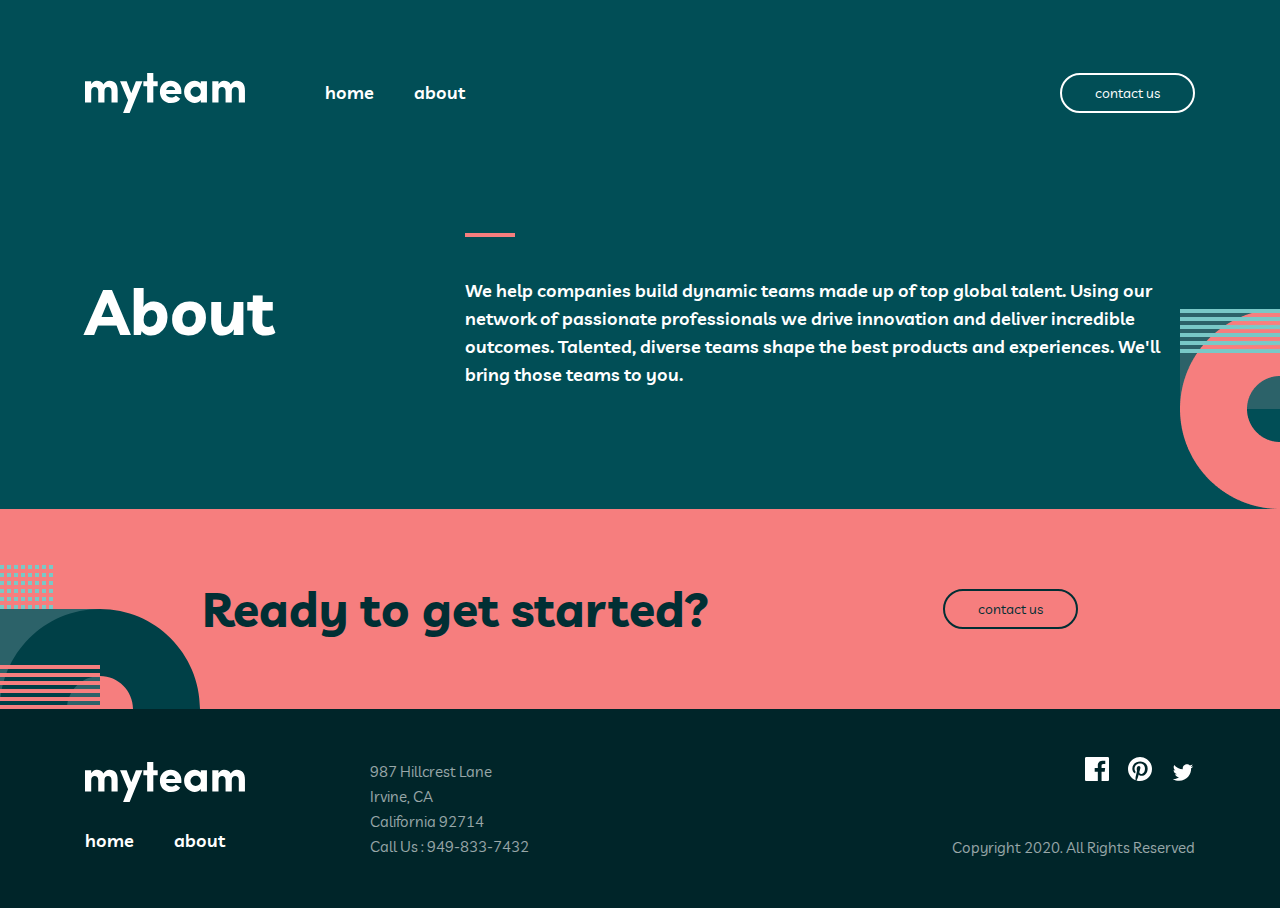
==== about.html @ 2c7a91a7 "Add new new about file" ====
<!DOCTYPE html>
<html lang="en">

<head>
  <meta charset="UTF-8">
  <meta http-equiv="X-UA-Compatible" content="IE=edge">
  <meta name="viewport" content="width=device-width, initial-scale=1.0">
  <link rel="stylesheet" href="./css/normalize.css">
  <link rel="stylesheet" href="./css/main.css">
  <title>Myteam</title>
</head>

<body>
  <h1 class="visually-hidden">My team site</h1>
  <!-- HEADER -->
  <header class="site-header">
    <div class="container">
      <div class="header">
        <div class="header-left">
          <a class="logo-link" href="index.html">
            <svg class="logo-img" width="160" height="40" viewBox="0 0 160 40" fill="none"
              xmlns="http://www.w3.org/2000/svg">
              <path id="myteam" fill-rule="evenodd" clip-rule="evenodd"
                d="M68.3174 29.5312V13.2143H72.6997V8.19196H68.3174V0H62.1474V8.19196H58.3538V13.2143H62.1474V29.5312H68.3174ZM6.21366 18.2366V29.5312H0V8.19196H6.21366V11.2946C6.72238 10.1935 7.44913 9.32292 8.3939 8.68304C9.41134 8.07292 10.5015 7.76786 11.6642 7.76786C14.9637 7.76786 17.1948 9.01786 18.3576 11.5179C19.8837 8.9881 21.9549 7.72321 24.5712 7.72321C27.1875 7.72321 29.186 8.56399 30.5669 10.2455C31.9477 11.9271 32.6381 14.3155 32.6381 17.4107V29.5312H26.4898V18.1473C26.4898 16.8378 26.1773 15.8036 25.5523 15.0446C24.8983 14.2857 24.0407 13.9062 22.9797 13.9062C21.9186 13.9062 21.0683 14.2634 20.4288 14.9777C19.7892 15.692 19.4695 16.7783 19.4695 18.2366V29.5312H13.2558V18.0134C13.1977 16.7336 12.8561 15.7292 12.2311 15C11.5916 14.2708 10.7631 13.9062 9.74564 13.9062C8.7282 13.9062 7.88517 14.256 7.21657 14.9554C6.54797 15.6548 6.21366 16.7485 6.21366 18.2366ZM57.4981 8.19196L44.6347 40H38.0722L43.0868 27.3438L35.0417 8.19196H41.6478L46.2481 20.2902L50.892 8.19196H57.4981ZM95.2923 25.6473C93.3591 28.5491 90.1833 29.9926 85.7646 29.9777C82.6978 29.9777 80.1106 28.9435 78.003 26.875C75.9245 24.7768 74.8853 22.0833 74.8853 18.7946C74.8853 15.506 75.9245 12.8348 78.003 10.7812C80.0815 8.72768 82.6542 7.70833 85.721 7.72321C88.7879 7.72321 91.3388 8.76488 93.3737 10.8482C95.4085 12.9315 96.4333 15.6399 96.4478 18.9732C96.4478 19.003 96.4187 19.6577 96.3606 20.9375H81.0771C81.1934 22.0685 81.7603 22.9464 82.7777 23.5714C83.7952 24.1964 84.9434 24.5089 86.2225 24.5089C88.2138 24.5089 89.7327 23.8393 90.7792 22.5L95.2923 25.6473ZM90.1905 16.9643H81.1644C81.3969 15.8036 81.9783 14.8958 82.9085 14.2411C83.8097 13.5863 84.7835 13.2738 85.83 13.3036C86.8766 13.3333 87.8286 13.6607 88.6862 14.2857C89.5437 14.9107 90.0452 15.8036 90.1905 16.9643ZM113.088 29.2188C111.911 29.7247 110.785 29.9628 109.709 29.933C106.846 29.933 104.36 28.9062 102.253 26.8527C100.145 24.7991 99.0912 22.128 99.0912 18.8393C99.0912 15.5506 100.181 12.8795 102.362 10.8259C104.542 8.77232 106.991 7.7381 109.709 7.72321C110.814 7.72321 111.947 7.96875 113.11 8.45982C114.273 8.95089 115.167 9.6503 115.792 10.558V8.19196H121.94V29.5312H115.792V27.0982C115.167 28.006 114.266 28.7128 113.088 29.2188ZM110.712 23.9062C109.302 23.9062 108.088 23.4301 107.071 22.4777C106.024 21.5253 105.501 20.3199 105.501 18.8616C105.501 17.4182 106.024 16.2054 107.071 15.2232C108.205 14.256 109.447 13.7723 110.799 13.7723C112.151 13.7723 113.321 14.2485 114.309 15.2009C115.298 16.1533 115.792 17.3735 115.792 18.8616C115.792 20.3497 115.298 21.5625 114.309 22.5C113.321 23.4375 112.122 23.9062 110.712 23.9062ZM133.522 18.2366V29.5312H127.309V8.19196H133.522V11.2946C134.031 10.1935 134.758 9.32292 135.703 8.68304C136.72 8.07292 137.81 7.76786 138.973 7.76786C142.272 7.76786 144.504 9.01786 145.666 11.5179C147.193 8.9881 149.264 7.72321 151.88 7.72321C154.496 7.72321 156.495 8.56399 157.876 10.2455C159.256 11.9271 159.947 14.3155 159.947 17.4107V29.5312H153.799V18.1473C153.799 16.8378 153.486 15.8036 152.861 15.0446C152.207 14.2857 151.35 13.9062 150.288 13.9062C149.227 13.9062 148.377 14.2634 147.738 14.9777C147.098 15.692 146.778 16.7783 146.778 18.2366V29.5312H140.565V18.0134C140.506 16.7336 140.165 15.7292 139.54 15C138.9 14.2708 138.072 13.9062 137.054 13.9062C136.037 13.9062 135.194 14.256 134.525 14.9554C133.857 15.6548 133.522 16.7485 133.522 18.2366Z"
                fill="white" />
            </svg>

          </a>
          <nav class="nav-bar">
            <ul class="nav-bar-list">
              <li class="nav-bar-items">
                <a class="navbar-link" href="index.html">home</a>
              </li>
              <li class="nav-bar-items">
                <a class="navbar-link" href="about.html">about</a>
              </li>
            </ul>
          </nav>

        </div>
        <a class="contakt-us" href="#link">contact us</a>
        <button class="humburger" type="button">
          <img src="./img/hampurger.png" alt="hampurger" width="20" height="17">
        </button>
      </div>
    </div>
  </header>
  <!-- MAIN -->
  <main class="site-main">
    <section class="about-section">
      <div class="container">
        <div class="about">
          <div class="about__title">
            <h2>About</h2>
          </div>
          <div class="about__text">
            <span class="about-text-span"></span>
            <p class="about__text-p">
              We help companies build dynamic teams made up of top global talent. Using our network of passionate
              professionals we drive innovation and deliver incredible outcomes. Talented, diverse teams shape the best
              products and experiences. We'll bring those teams to you.
            </p>
          </div>
        </div>
      </div>
    </section>

    <section class="section-forth">
      <div class="container">
        <div class="get-start">
          <h6 class="get-start-title">Ready to get started?</h6>
          <a class="contakt-us contakt-us-2" href="#link">contact us</a>
        </div>
      </div>
    </section>
  </main>

  <!-- FOOTER -->
  <footer class="site-footer">
    <div class="container">
      <div class="footer">
        <div class="footer-left">
          <div class="footer-menu">
            <a href="index.html"><img class="logo-footer" src="./img/myteam.svg" alt="myteam" width="160"
                height="40"></a>
            <ul class="footer-menu-list">
              <li class="footer-menu-items">
                <a class="navbar-link" href="index.html">home</a>
              </li>
              <li class="footer-menu-items">
                <a class="navbar-link" href="about.html">about</a>
              </li>
            </ul>
          </div>
          <div class="footer-address">
            <p>987 Hillcrest Lane</p>
            <p>Irvine, CA</p>
            <p>California 92714</p>
            <a href="tel:949-833-7432">Call Us : 949-833-7432</a>
          </div>
        </div>
        <div class="footer-right">
          <div class="icon-links">
            <a href="https://www.facebook.com/" target="blank"><img src="./img/facebook.svg" alt="facebook" width="24"
                height="24"></a>
            <a href="https://www.pinterest.com/" target="blank"><img src="./img/pinterest.svg" alt="pinterest"
                width="24" height="24"></a>
            <a href="https://twitter.com/?lang=ru" target="blank"><img src="./img/twitter.svg" alt="twitter" width="24"
                height="17"></a>
          </div>
          <p class="footer-right-text">Copyright 2020. All Rights Reserved</p>
        </div>
      </div>
    </div>
  </footer>
</body>

</html>
---- css/main.css ----
@font-face {
  font-family: 'Livvic';
  font-style: normal;
  font-weight: 200;
  src:
    url('../fonts/livvic-v13-latin-200.woff2') format('woff2'),
    url('../fonts/livvic-v13-latin-200.woff') format('woff');
}

@font-face {
  font-family: 'Livvic';
  font-style: normal;
  font-weight: 300;
  src:
    url('../fonts/livvic-v13-latin-300.woff2') format('woff2'),
    url('../fonts/livvic-v13-latin-300.woff') format('woff');
}

@font-face {
  font-family: 'Livvic';
  font-style: normal;
  font-weight: 400;
  src:
    url('../fonts/livvic-v13-latin-regular.woff2') format('woff2'),
    url('../fonts/livvic-v13-latin-regular.woff') format('woff');
}

@font-face {
  font-family: 'Livvic';
  font-style: normal;
  font-weight: 500;
  src:
    url('../fonts/livvic-v13-latin-500.woff2') format('woff2'),
    url('../fonts/livvic-v13-latin-500.woff') format('woff');
}

@font-face {
  font-family: 'Livvic';
  font-style: normal;
  font-weight: 600;
  src:
    url('../fonts/livvic-v13-latin-600.woff2') format('woff2'),
    url('../fonts/livvic-v13-latin-600.woff') format('woff');
}

@font-face {
  font-family: 'Livvic';
  font-style: normal;
  font-weight: 700;
  src:
    url('../fonts/livvic-v13-latin-700.woff2') format('woff2'),
    url('../fonts/livvic-v13-latin-700.woff') format('woff');
}

* {
  box-sizing: border-box;
  margin: 0;
  padding: 0;
  list-style: none;
  text-decoration: none;
  background-color: transparent;
  border: none;
  transition: all 0.4s ease;
}

body {

  font-family: 'Livvic', sans-serif;
  font-size: 14px;
  font-weight: normal;
  font-style: normal;
  color: #ffffff;
}

.visually-hidden {
  position: absolute;
  width: 1px;
  height: 1px;
  margin: -1px;
  padding: 0;
  overflow: hidden;
  border: 0;
  clip: rect(0 0 0 0);
}

.container {
  max-width: 1150px;
  margin: 0 auto;
  padding: 0 20px;
}

.site-header {
  background-color: #014E56;
  padding: 73px 0;
}

.header {
  display: flex;
  align-items: center;
  justify-content: space-between;
}

.header-left {
  display: flex;
  align-items: center;
}

.logo-link {
  display: inline-block;
}

.logo-img {
  width: 160px;
  height: 40px;
  display: block;
}

path {
  transition: fill 0.3s ease;
}

.logo-img:hover path {
  fill: #f67e7e;
}

.nav-bar {
  margin-left: 80px;
}

.nav-bar-list {
  display: flex;
  align-items: center;
}

.nav-bar-items+.nav-bar-items {
  margin-left: 40px;
}

.navbar-link {
  font-style: normal;
  font-weight: 600;
  font-size: 18px;
  line-height: 28px;
  color: #FFFFFF;
  transition: color 0.3s ease;
}

.navbar-link:hover {
  color: #F67E7E;
}

.navbar-link:active {
  color: #ff4545;
}

.contakt-us {
  display: inline-block;
  padding: 10px 33px;
  border-radius: 24px;
  border: 2px solid white;
  color: #ffffff;
  transition: color 0.3s ease, background-color 0.3s ease;
}

.contakt-us:hover {
  color: #002529;
  background-color: #fff;
}

.humburger {
  display: none;
  cursor: pointer;
  transition: all 0.3s ease;

}

.humburger:hover {
  background-color: #156871;
}

.humburger img {
  width: 20px;
  height: 17px;
}

.section-first {
  background-image: url("../img/bg-img-2.png");
  background-repeat: no-repeat;
  background-position: 0 50px;
  background-color: #014E56;
}

.best-talant {
  padding-top: 56px;
  padding-bottom: 250px;
  background-image: url("../img/bg-img-1.png");
  background-repeat: no-repeat;
  background-position: right bottom;
  display: flex;
  align-items: center;
  justify-content: space-between;
}

.best-talant-title {
  max-width: 635px;
}

.best-talant-title h2 {
  font-style: normal;
  font-weight: 700;
  font-size: 100px;
  line-height: 100px;
  color: #FFFFFF;
}


.best-talant-text-span {
  display: inline-block;
  width: 50px;
  height: 4px;
  background-color: #79C8C7;
  margin-bottom: 79px;
}

.best-talant-text {
  max-width: 445px;
}

.best-talant-text p {
  font-style: normal;
  font-weight: 600;
  font-size: 18px;
  line-height: 28px;
}

.section-second {
  background-image: url("../img/bg-img-3.png");
  background-repeat: no-repeat;
  background-position: right bottom;
  padding-top: 140px;
  padding-bottom: 140px;
  background-color: #012F34;
}

.product {
  display: flex;
  justify-content: space-between;

}

.product-title-span {
  background-color: #F67E7E;
  margin: 0;
  margin-bottom: 54px;
}

.ptroduct-title {
  max-width: 445px;
}

.ptroduct-title h3 {
  font-style: normal;
  font-weight: 700;
  font-size: 48px;
  line-height: 48px;
}

.product-content {
  margin-top: 54px;
}

.product-items {
  display: flex;
}

.product-items+.product-items {
  margin-top: 32px;
}

.product-items-content {
  max-width: 445px;
  margin-left: 23px;
}

.product-items-content h4 {
  font-style: normal;
  font-weight: 700;
  font-size: 18px;
  line-height: 28px;
  color: #F67E7E;
  margin-bottom: 16px;

}

.product-items-content p {
  font-style: normal;
  font-weight: 600;
  font-size: 15px;
  line-height: 25px;
  color: #FFFFFF;
  mix-blend-mode: normal;
  opacity: 0.8;
}

.section-third {
  background-image: url("../img/bg-img-4.png"), url("../img/bg-img-5.png");
  background-repeat: no-repeat, no-repeat;
  background-position: left top, right bottom;
  background-color: #004047;
  padding: 140px 0;
}

.stories-title {
  max-width: 932px;
  margin: 0 auto;

}

.stories-title h5 {
  font-style: normal;
  font-weight: 700;
  font-size: 48px;
  line-height: 48px;
  text-align: center;
}

.stories-list {
  display: flex;
  align-items: center;
  justify-content: space-between;
}

.stories-items {
  padding-top: 92px;
  background-image: url("../img/bg-img-itempng.svg");
  background-repeat: no-repeat;
  background-position: center 50px;
  max-width: 350px;
}

.stories-items-text-1 {
  font-weight: 600;
  font-size: 15px;
  line-height: 25px;
  text-align: center;
  margin-bottom: 24px;
}

.title-name {
  font-weight: 700;
  font-size: 18px;
  line-height: 28px;
  text-align: center;
  color: #79C8C7;
  margin-bottom: 2px;

}

.stories-items-text-2 {
  font-weight: 500;
  font-size: 13px;
  line-height: 18px;
  text-align: center;
  margin-bottom: 32px;
}

.avatar {
  display: block;
  width: 62px;
  height: 62px;
  margin: 0 auto;
}

.section-forth {
  background-image: url("../img/bg-img-get-start.svg");
  background-repeat: no-repeat;
  background-position: left bottom;
  padding: 76px 0;
  background-color: #F67E7E;

}

.get-start {
  display: flex;
  align-items: center;
  justify-content: space-around;
}

.get-start-title {
  font-weight: 700;
  font-size: 48px;
  line-height: 48px;
  color: #012F34;

}

.contakt-us-2 {
  color: #012F34;
  border: 2px solid #012F34;
  transition: all 0.3s ease;
}

.contakt-us-2:hover {
  color: white;
  background-color: #012F34;
}

.contakt-us-2:active {
  background-color: #012f34bc;
}

.site-footer {
  background-color: #002529;
  padding: 48px 0;
}

.footer {
  display: flex;
  align-items: center;
  justify-content: space-between;
}

.footer-left {
  display: flex;
  align-items: center;

}

.logo-footer {
  display: block;
  width: 160px;
  height: 40px;
}

.footer-menu-list {
  margin-top: 25px;
  display: flex;
}

.footer-menu-items+.footer-menu-items {
  margin-left: 40px;
}

.footer-address {
  mix-blend-mode: normal;
  opacity: 0.6;
  margin-left: 125px;
}

.footer-address p {
  font-weight: 400;
  font-size: 15px;
  line-height: 25px;
  color: #FFFFFF;
}

.footer-address a {
  font-weight: 400;
  font-size: 15px;
  line-height: 25px;
  color: #FFFFFF;
}

.footer-right {
  display: flex;
  flex-direction: column;
  align-items: flex-end;
}

.icon-links a+a {
  margin-left: 16px;
}

.footer-right-text {
  font-size: 15px;
  line-height: 25px;
  text-align: right;
  color: #FFFFFF;
  mix-blend-mode: normal;
  opacity: 0.6;
  margin-top: 51px;
}

.about-section {
  background-color: #014E56;
  padding-top: 47px;
  padding-bottom: 120px;
  background-image: url("../img/bg-img-6.png");
  background-repeat: no-repeat;
  background-position: right bottom;
}

.about {
  display: flex;
  justify-content: space-between;
  align-items: center;
}

.about__title {
  max-width: 350px;
}

.about__title h2 {
  font-size: 64px;
  line-height: 100px;
  color: #FFFFFF;
}

.about-text-span {
  display: block;
  width: 50px;
  height: 4px;
  background-color: #F67E7E;
  margin-bottom: 40px;
}

.about__text {
  max-width: 730px;
}

.about__text-p {
  font-weight: 600;
  font-size: 18px;
  line-height: 28px;
  color: #FFFFFF;
}

@media only screen and (max-width:1057px) {
  .section-first {
    background-image: none;
  }

  .best-talant-title {
    max-width: 635px;
    margin-bottom: 24px;
  }



  .best-talant-text-span {
    display: none;
  }

  .best-talant {
    padding-top: 56px;
    padding-bottom: 258px;
    background-repeat: no-repeat;
    background-position: center bottom;
    display: flex;
    flex-direction: column;
    text-align: center;
  }

  .product {
    width: 100%;
    align-items: center;
    flex-direction: column;


  }

  .product-title-span {
    display: block;
    margin-bottom: 32px;
  }

  .ptroduct-title {
    margin-bottom: 64px;
  }

  .stories-list {
    flex-direction: column;
  }

  .stories-items {
    padding-top: 82px;
    max-width: 550px;
  }

  .stories-title {
    max-width: 573px;
  }

  .stories-title h5 {
    font-size: 32px;
    line-height: 32px;

  }


  .get-start-title {
    text-align: center;
    font-size: 32px;
    line-height: 32px;
  }

  .contakt-us-2 {
    display: block;
  }
}

@media only screen and (max-width:1000px) {
  .about-section {
    padding-top: 37px;
    padding-bottom: 100px;
  }

  .about {
    flex-direction: column;
  }



  .about-text-span {
    display: none;
    margin: 0;
  }

  .about__text {
    width: 100%;
  }

  .about__text-p {
    font-size: 15px;
    text-align: center;
  }
}

@media only screen and (max-width:781px) {
  .footer {
    flex-direction: column;
  }


  .footer-left {
    width: 100%;
    align-items: flex-start;
    justify-content: space-between;
  }

  .logo-footer {
    width: 95px;
    height: 24px;
  }

  .footer-menu-items+.footer-menu-items {
    margin-left: 24px;
  }

  .footer-address {
    margin: 0;
  }

  .footer-right {
    width: 100%;
    flex-direction: row;
    justify-content: space-between;
  }

}

@media only screen and (max-width:689px) {
  .site-header {
    padding: 64px 0;
  }

  .logo-img {
    width: 128px;
    height: 32px;
  }

  .nav-bar {
    margin-left: 48px;
  }

  .section-first {
    background-image: none;
  }

  .best-talant {
    background-repeat: no-repeat;
    background-position: center bottom;
  }

  .best-talant-title {
    width: 100%;
  }

  .best-talant-title h2 {
    font-weight: 700;
    font-size: 64px;
    line-height: 56px;
  }

  .best-talant-text {
    max-width: 457px;
  }

  .best-talant-text p {
    font-style: 600;
    font-weight: 600;
    font-size: 15px;
    line-height: 28px;
  }

  .section-second {
    background-position: right top;

  }

  .ptroduct-title h3 {
    font-weight: 700;
    font-size: 32px;
    line-height: 32px;
  }

  .contakt-us-2 {
    display: block;
  }

  .get-start {
    flex-direction: column;
  }

  .get-start-title {
    text-align: center;
    margin-bottom: 24px;
  }
}

@media only screen and (max-width:560px) {
  .site-header {
    padding: 48px 0;
  }

  .humburger {
    display: block;
  }

  .contakt-us {
    display: none;
  }

  .nav-bar {
    display: none;
  }

  .best-talant-title {
    margin-bottom: 18px;
  }

  .best-talant-title h2 {
    font-weight: 700;
    font-size: 40px;
    line-height: 40px;
  }

  .best-talant-text {
    max-width: 327px;
  }

  .best-talant-text p {
    font-style: 600;
    font-weight: 600;
    font-size: 15px;
    line-height: 28px;
  }

  .best-talant {
    background-position: cover 450px;
  }

  .product {
    align-items: flex-start;
  }

  .ptroduct-title {
    margin-bottom: 56px;
  }

  .ptroduct-title h3 {
    max-width: 240px;
  }

  .product-items {
    flex-direction: column;
    align-items: center;
    text-align: center;
  }

  .product-items-content {
    margin-top: 16px;
  }

  .contakt-us-2 {
    display: block;
  }

  .about__title h2 {
    font-size: 40px;
  }

  .about-section {
    background-position: right 300px;
  }

}

@media only screen and (max-width:444px) {

  .footer-left {
    width: 100%;
    flex-direction: column;
    align-items: center;
    text-align: center;
  }

  .logo-footer {
    margin: 0 auto;
  }

  .footer-menu {
    margin-bottom: 24px;
  }

  .logo-footer {
    width: 95px;
    height: 24px;
  }

  .footer-right {
    margin-top: 40px;
    flex-direction: column;
    align-items: center;
  }

  .footer-right-text {
    margin-top: 16px;
  }
}
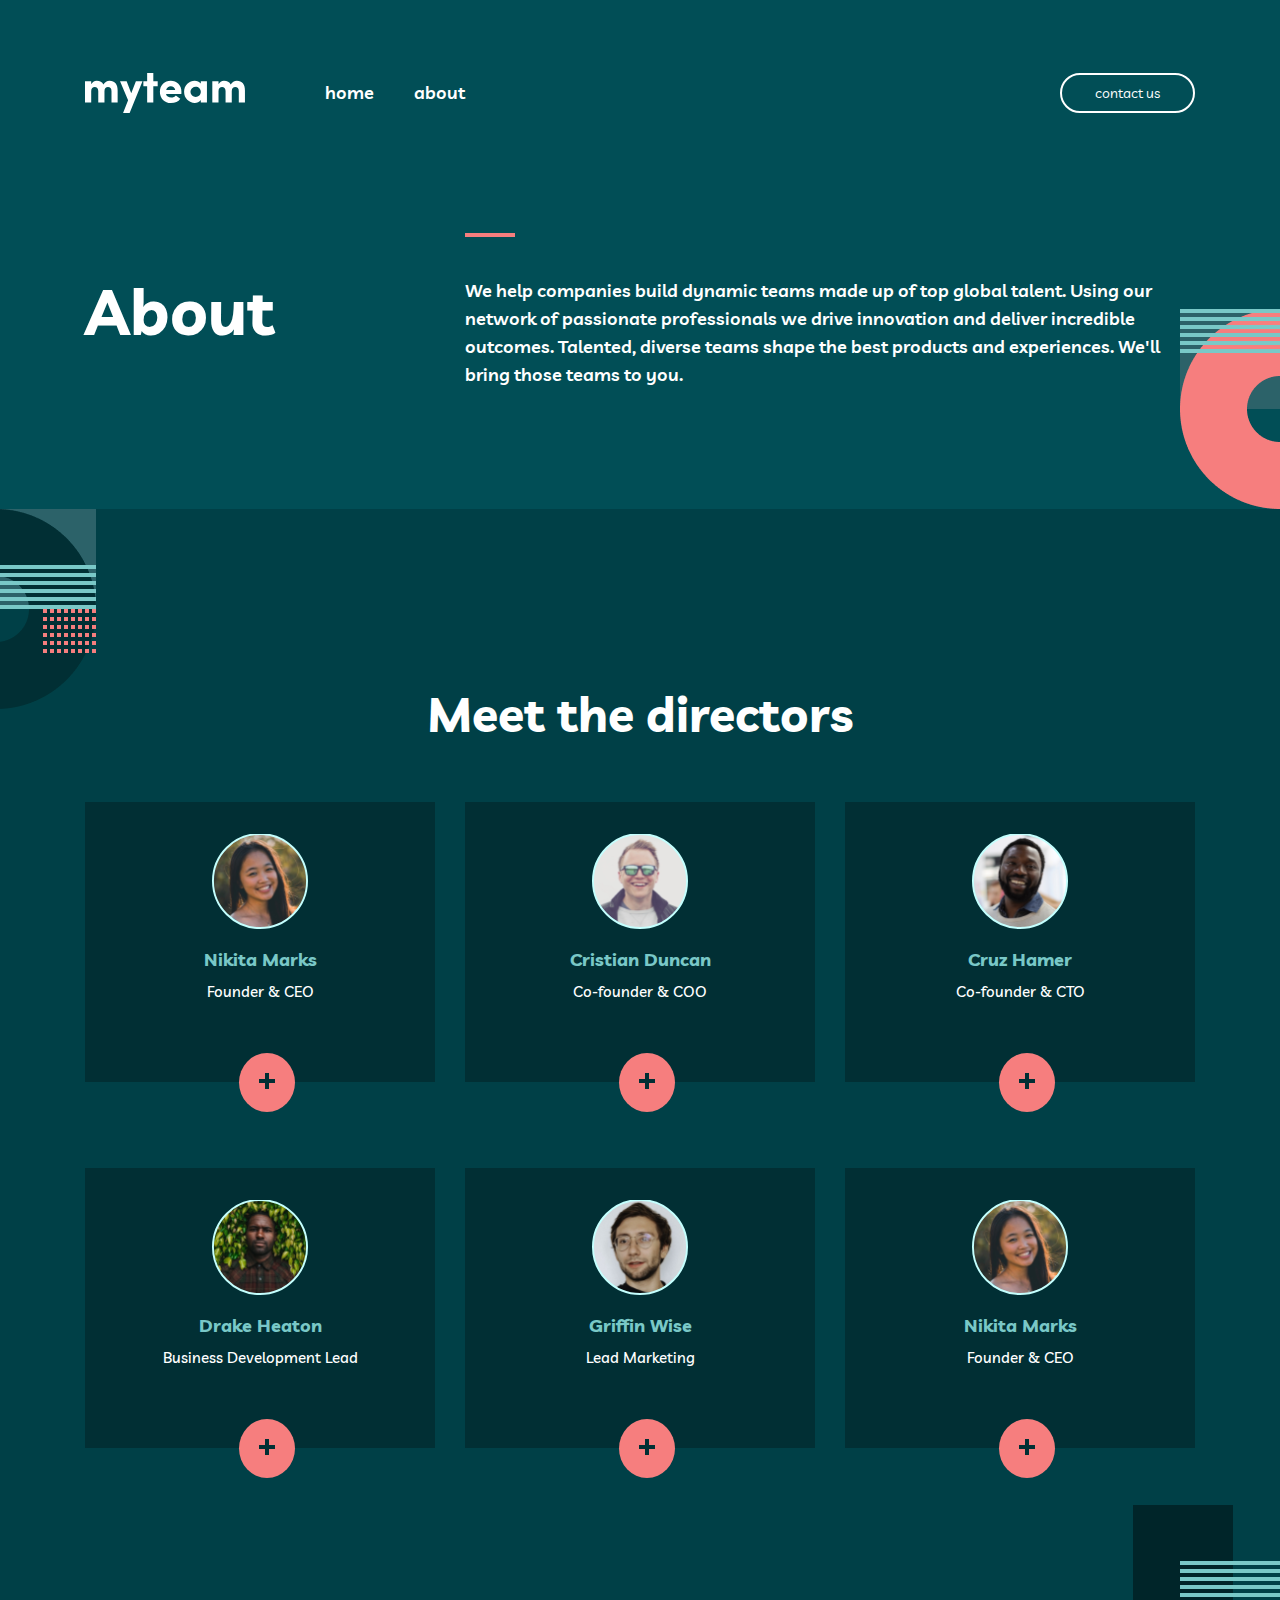
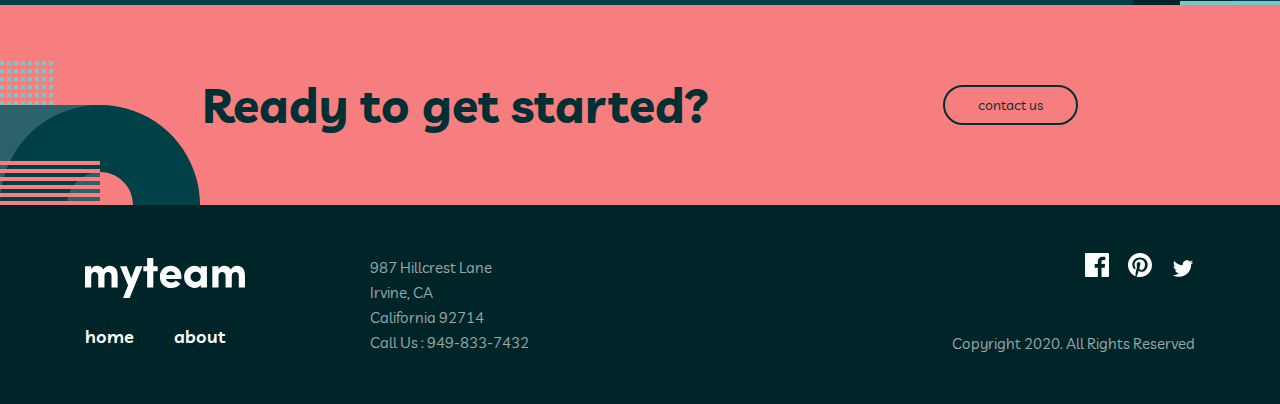
==== commit 27a627af: "Add new section directors" ====
--- a/about.html
+++ b/about.html
@@ -65,6 +65,154 @@
       </div>
     </section>
 
+    <section class="directors-section">
+      <div class="container">
+        <div class="directors">
+          <h3 class="directors__title">Meet the directors</h3>
+          <ul class="directors__list">
+            <li class="directors__items">
+              <button class="directors__item--button" type="button"><img class="" src="./img/plus-button.svg"
+                  alt="plus-button" width="16px" height="16"></button>
+              <div class="directors__items--content">
+                <div class="content-left">
+                  <img class="directors__avatar" src="./img/avatar-director-1.svg" alt="avatar-director-1" width="96"
+                    height="96">
+                  <p class="content-left__name">Nikita Marks</p>
+                  <p class="content-left__job">Founder & CEO</p>
+                </div>
+                <div class="content-right">
+                  <p class="content-left__name">Nikita Marks</p>
+                  <blockquote class="content-right__quote">“Empowered teams create truly amazing products. Set the north
+                    star and let them follow it.”</blockquote>
+                  <div class="content-right__icons">
+                    <a href="https://twitter.com/?lang=ru" target="blank"><img src="./img/twitter.svg" alt="twitter"
+                        width="24" height="19.5"></a>
+                    <a href="https://www.linkedin.com/" target="blank"><img src="./img/inn.svg" alt="inn" width="20"
+                        height="20"></a>
+                  </div>
+                </div>
+              </div>
+            </li>
+            <li class="directors__items">
+              <button class="directors__item--button" type="button"><img class="" src="./img/plus-button.svg"
+                  alt="plus-button" width="16px" height="16"></button>
+              <div class="directors__items--content">
+                <div class="content-left">
+                  <img class="directors__avatar" src="./img/avatar-director-2.svg" alt="avatar-director-1" width="96"
+                    height="96">
+                  <p class="content-left__name">Cristian Duncan</p>
+                  <p class="content-left__job">Co-founder & COO</p>
+                </div>
+                <div class="content-right">
+                  <p class="content-left__name">Cristian Duncan</p>
+                  <blockquote class="content-right__quote">“Empowered teams create truly amazing products. Set the north
+                    star and let them follow it.”</blockquote>
+                  <div class="content-right__icons">
+                    <a href="https://twitter.com/?lang=ru" target="blank"><img src="./img/twitter.svg" alt="twitter"
+                        width="24" height="19.5"></a>
+                    <a href="https://www.linkedin.com/" target="blank"><img src="./img/inn.svg" alt="inn" width="20"
+                        height="20"></a>
+                  </div>
+                </div>
+              </div>
+            </li>
+            <li class="directors__items">
+              <button class="directors__item--button" type="button"><img class="" src="./img/plus-button.svg"
+                  alt="plus-button" width="16px" height="16"></button>
+              <div class="directors__items--content">
+                <div class="content-left">
+                  <img class="directors__avatar" src="./img/avatar-director-3.svg" alt="avatar-director-1" width="96"
+                    height="96">
+                  <p class="content-left__name">Cruz Hamer</p>
+                  <p class="content-left__job">Co-founder & CTO</p>
+                </div>
+                <div class="content-right">
+                  <p class="content-left__name">Cruz Hamer</p>
+                  <blockquote class="content-right__quote">“Empowered teams create truly amazing products. Set the north
+                    star and let them follow it.”</blockquote>
+                  <div class="content-right__icons">
+                    <a href="https://twitter.com/?lang=ru" target="blank"><img src="./img/twitter.svg" alt="twitter"
+                        width="24" height="19.5"></a>
+                    <a href="https://www.linkedin.com/" target="blank"><img src="./img/inn.svg" alt="inn" width="20"
+                        height="20"></a>
+                  </div>
+                </div>
+              </div>
+            </li>
+            <li class="directors__items">
+              <button class="directors__item--button" type="button"><img class="" src="./img/plus-button.svg"
+                  alt="plus-button" width="16px" height="16"></button>
+              <div class="directors__items--content">
+                <div class="content-left">
+                  <img class="directors__avatar" src="./img/avatar-director-4.svg" alt="avatar-director-1" width="96"
+                    height="96">
+                  <p class="content-left__name">Drake Heaton</p>
+                  <p class="content-left__job">Business Development Lead</p>
+                </div>
+                <div class="content-right">
+                  <p class="content-left__name">Drake Heaton</p>
+                  <blockquote class="content-right__quote">“Empowered teams create truly amazing products. Set the north
+                    star and let them follow it.”</blockquote>
+                  <div class="content-right__icons">
+                    <a href="https://twitter.com/?lang=ru" target="blank"><img src="./img/twitter.svg" alt="twitter"
+                        width="24" height="19.5"></a>
+                    <a href="https://www.linkedin.com/" target="blank"><img src="./img/inn.svg" alt="inn" width="20"
+                        height="20"></a>
+                  </div>
+                </div>
+              </div>
+            </li>
+            <li class="directors__items">
+              <button class="directors__item--button" type="button"><img class="" src="./img/plus-button.svg"
+                  alt="plus-button" width="16px" height="16"></button>
+              <div class="directors__items--content">
+                <div class="content-left">
+                  <img class="directors__avatar" src="./img/avatar-director-5.svg" alt="avatar-director-1" width="96"
+                    height="96">
+                  <p class="content-left__name">Griffin Wise</p>
+                  <p class="content-left__job">Lead Marketing</p>
+                </div>
+                <div class="content-right">
+                  <p class="content-left__name">Griffin Wise</p>
+                  <blockquote class="content-right__quote">“Empowered teams create truly amazing products. Set the north
+                    star and let them follow it.”</blockquote>
+                  <div class="content-right__icons">
+                    <a href="https://twitter.com/?lang=ru" target="blank"><img src="./img/twitter.svg" alt="twitter"
+                        width="24" height="19.5"></a>
+                    <a href="https://www.linkedin.com/" target="blank"><img src="./img/inn.svg" alt="inn" width="20"
+                        height="20"></a>
+                  </div>
+                </div>
+              </div>
+            </li>
+            <li class="directors__items">
+              <button class="directors__item--button" type="button"><img class="" src="./img/plus-button.svg"
+                  alt="plus-button" width="16px" height="16"></button>
+              <div class="directors__items--content">
+                <div class="content-left">
+                  <img class="directors__avatar" src="./img/avatar-director-1.svg" alt="avatar-director-1" width="96"
+                    height="96">
+                  <p class="content-left__name">Nikita Marks</p>
+                  <p class="content-left__job">Founder & CEO</p>
+                </div>
+                <div class="content-right">
+                  <p class="content-left__name">Nikita Marks</p>
+                  <blockquote class="content-right__quote">“Empowered teams create truly amazing products. Set the north
+                    star and let them follow it.”</blockquote>
+                  <div class="content-right__icons">
+                    <a href="https://twitter.com/?lang=ru" target="blank"><img src="./img/twitter.svg" alt="twitter"
+                        width="24" height="19.5"></a>
+                    <a href="https://www.linkedin.com/" target="blank"><img src="./img/inn.svg" alt="inn" width="20"
+                        height="20"></a>
+                  </div>
+                </div>
+              </div>
+            </li>
+          </ul>
+        </div>
+      </div>
+    </section>
+
     <section class="section-forth">
       <div class="container">
         <div class="get-start">
--- a/css/main.css
+++ b/css/main.css
@@ -525,6 +525,129 @@
   color: #FFFFFF;
 }
 
+.directors-section {
+  padding-top: 181px;
+  padding-bottom: 127px;
+  background-color: #004047;
+  background-image: url("../img/bg-img-7.png"), url("../img/bg-img-8.png");
+  background-repeat: no-repeat, no-repeat;
+  background-position: left top, right bottom;
+
+}
+
+.directors__title {
+  font-weight: 700;
+  font-size: 48px;
+  line-height: 48px;
+  text-align: center;
+  color: #FFFFFF;
+
+}
+
+.directors__list {
+  display: flex;
+  justify-content: space-between;
+  flex-wrap: wrap;
+  margin-top: 64px;
+}
+
+.directors__items {
+  position: relative;
+  z-index: 1;
+  max-width: 350px;
+  overflow: hidden;
+  padding-bottom: 30px;
+}
+
+.directors__items:nth-child(-n+3) {
+  margin-bottom: 56px;
+}
+
+.directors__item--button {
+  position: absolute;
+  bottom: 0;
+  right: 40%;
+  z-index: 1;
+  padding: 20px;
+  background-color: #F67E7E;
+  border-radius: 50%;
+  cursor: pointer;
+}
+
+.directors__item--button:hover~.directors__items--content>.content-right {
+  transform: translate(-100%);
+}
+
+.directors__item--button:hover {
+  background-color: #79C8C7;
+}
+
+.directors__item--button:hover img {
+  transform: rotate(45deg);
+}
+
+.directors__items--content {
+  width: 750px;
+  display: flex;
+}
+
+.content-left {
+  display: flex;
+  align-items: center;
+  flex-direction: column;
+  background-color: #012F34;
+  padding-top: 32px;
+  padding-bottom: 56px;
+  width: 350px;
+}
+
+.content-left__name {
+  font-weight: 700;
+  font-size: 18px;
+  line-height: 28px;
+  text-align: center;
+  color: #79C8C7;
+  margin-top: 16px;
+  margin-bottom: 5px;
+
+}
+
+.content-left__job {
+  font-weight: 500;
+  font-size: 15px;
+  line-height: 25px;
+  text-align: center;
+  color: #FFFFFF;
+
+}
+
+.content-right {
+  display: flex;
+  align-items: center;
+  text-align: center;
+  flex-direction: column;
+  width: 350px;
+  padding: 0 48px;
+  padding-top: 35px;
+  padding-bottom: 64px;
+  background-color: #002529;
+}
+
+.content-right__quote {
+  margin-top: 10px;
+  margin-bottom: 24px;
+  font-weight: 600;
+  font-size: 15px;
+  line-height: 25px;
+  text-align: center;
+  color: #FFFFFF;
+
+}
+
+.content-right__icons a+a {
+  margin-left: 18px;
+}
+
 @media only screen and (max-width:1057px) {
   .section-first {
     background-image: none;
@@ -657,6 +780,17 @@
     justify-content: space-between;
   }
 
+  .directors__title {
+    font-size: 32px;
+    line-height: 32px;
+  }
+
+}
+
+@media only screen and (max-width:741px) {
+  .directors__list {
+    justify-content: center;
+  }
 }
 
 @media only screen and (max-width:689px) {
@@ -804,6 +938,7 @@
     background-position: right 300px;
   }
 
+
 }
 
 @media only screen and (max-width:444px) {
@@ -837,4 +972,23 @@
   .footer-right-text {
     margin-top: 16px;
   }
+}
+
+@media only screen and (max-width:387px) {
+  .directors__items {
+    max-width: 300px;
+
+  }
+
+  .directors__items--content {
+    width: 600px;
+  }
+
+  .content-left {
+    width: 300px;
+  }
+
+  .content-right {
+    width: 300px;
+  }
 }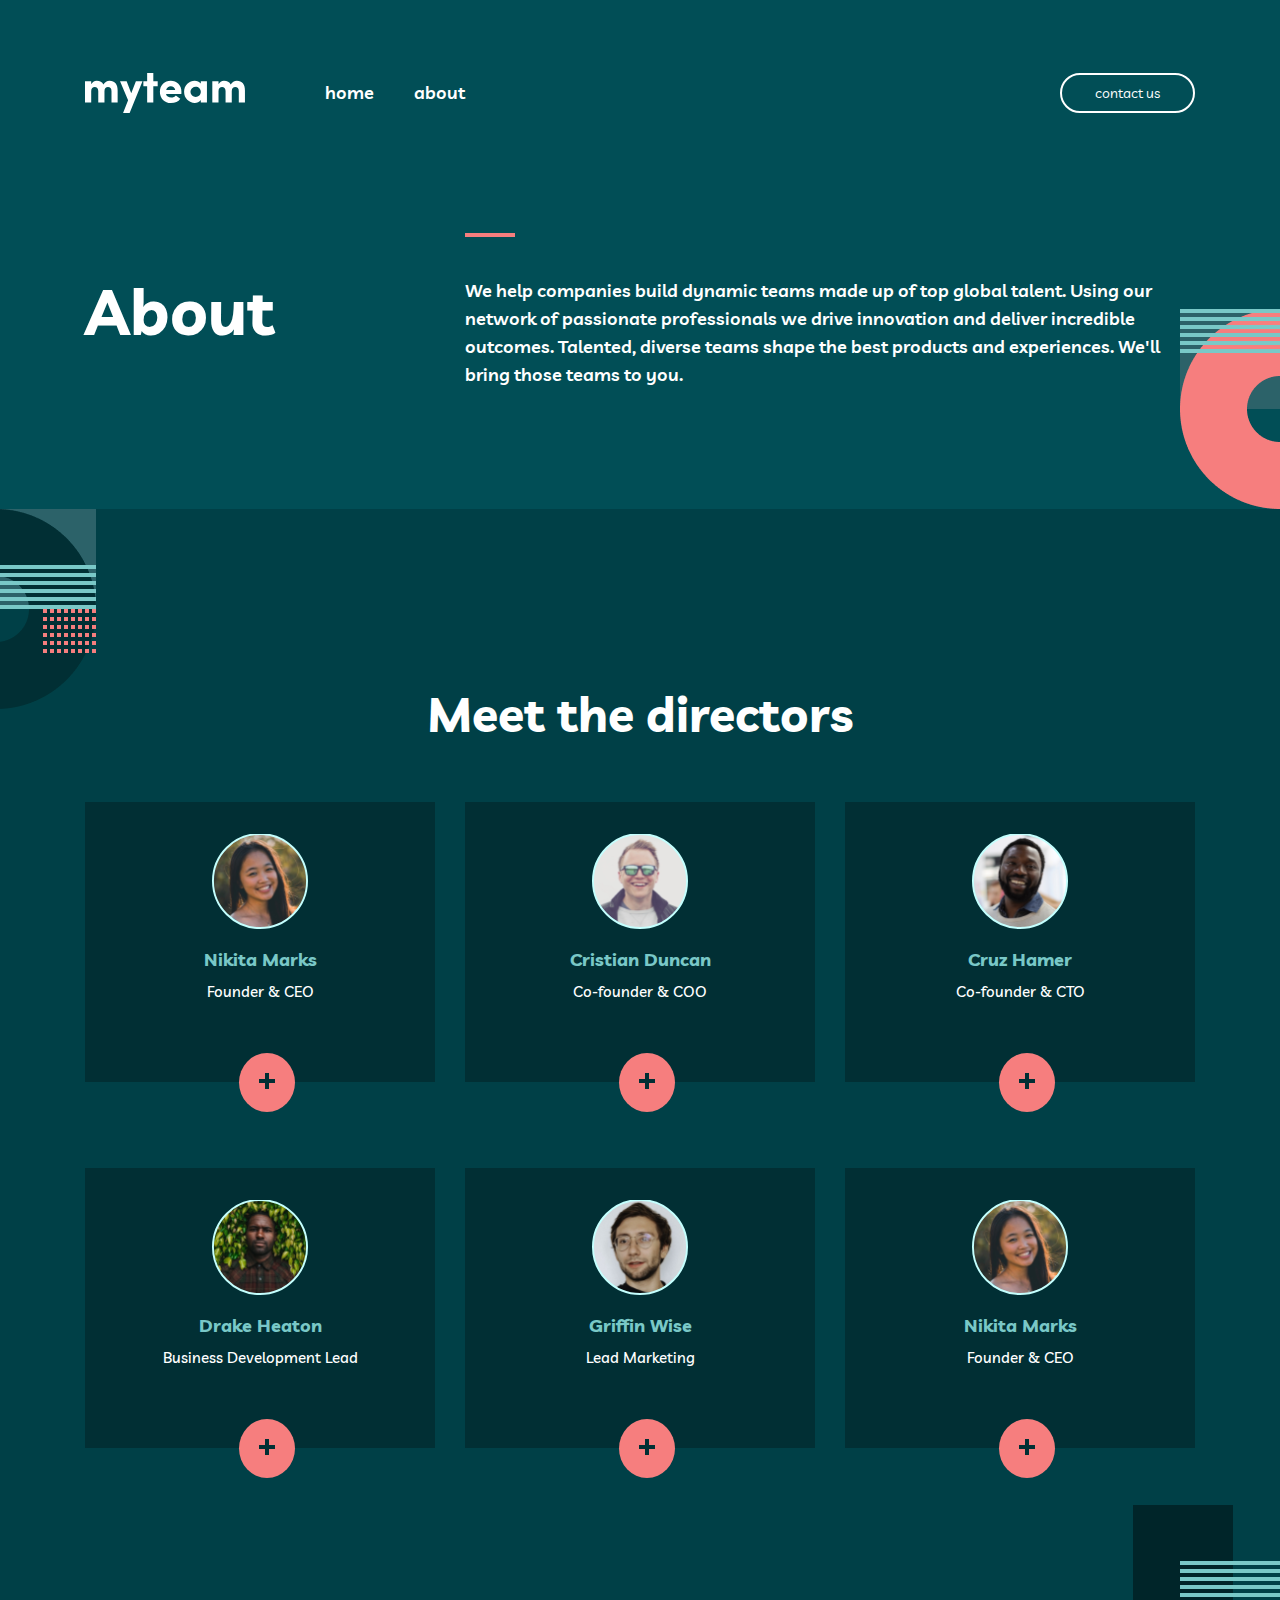
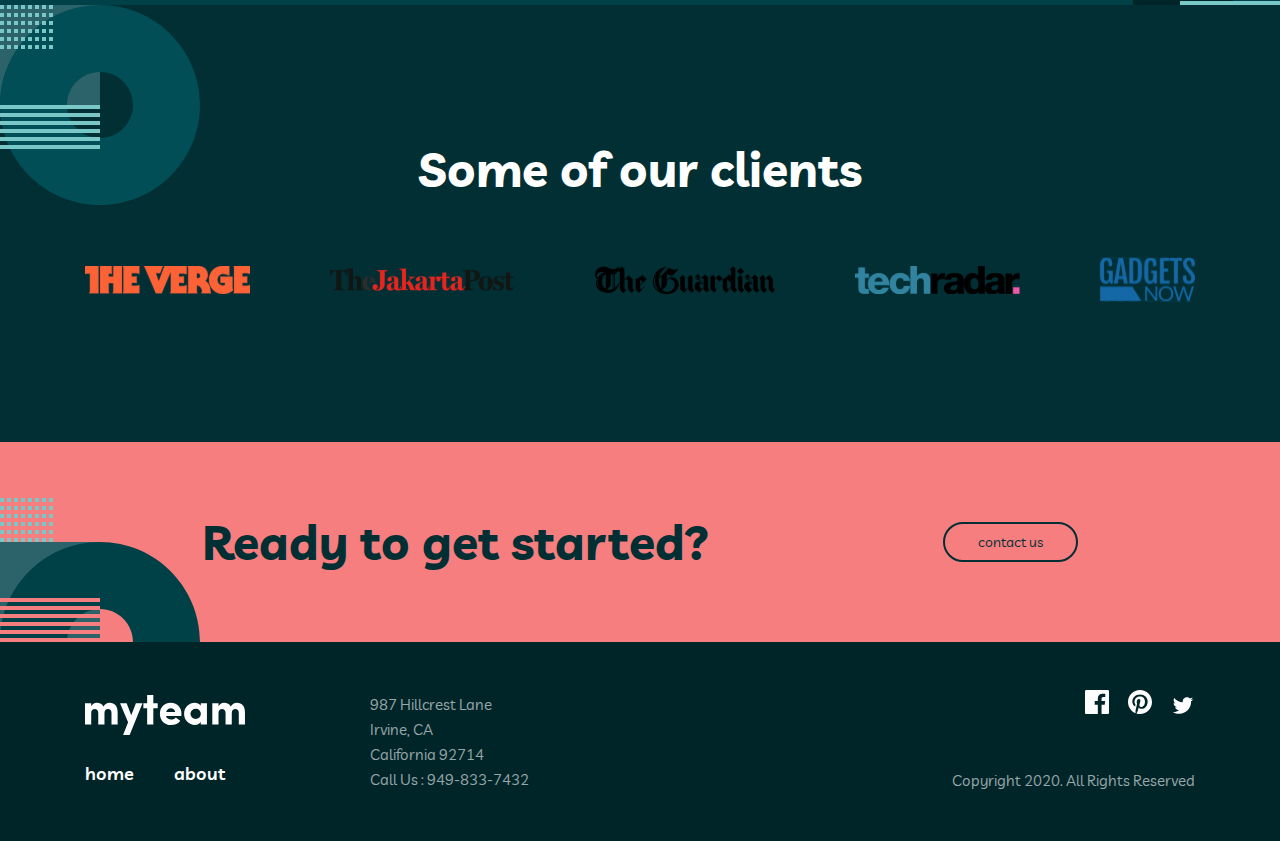
==== commit 3c31af67: "Add new section clients" ====
--- a/about.html
+++ b/about.html
@@ -213,6 +213,21 @@
       </div>
     </section>
 
+    <section class="clients-section">
+      <div class="container">
+        <div class="clients">
+          <h4 class="clients__title">Some of our clients</h4>
+          <div class="clients__logo">
+            <img class="clients-logo-1" src="./img/clients-logo-1.svg" alt="clients-logo" width="165" height="28">
+            <img class="clients-logo-2" src="./img/clients-logo-2.svg" alt="clients-logo" width="184" height="23">
+            <img class="clients-logo-3" src="./img/clients-logo-3.svg" alt="clients-logo" width="180" height="28">
+            <img class="clients-logo-4" src="./img/clients-logo-4.svg" alt="clients-logo" width="165" height="28">
+            <img class="clients-logo-5" src="./img/clients-logo-5.svg" alt="clients-logo" width="95" height="45">
+          </div>
+        </div>
+      </div>
+    </section>
+
     <section class="section-forth">
       <div class="container">
         <div class="get-start">
--- a/css/main.css
+++ b/css/main.css
@@ -648,6 +648,29 @@
   margin-left: 18px;
 }
 
+.clients-section {
+  padding: 140px 0;
+  background-color: #012f34;
+  background-image: url("../img/clients-bg.svg");
+  background-repeat: no-repeat;
+  background-position: left top;
+}
+
+.clients__title {
+  font-weight: 700;
+  font-size: 48px;
+  line-height: 48px;
+  text-align: center;
+  color: #FFFFFF;
+}
+
+.clients__logo {
+  margin-top: 64px;
+  display: flex;
+  align-items: center;
+  justify-content: space-between;
+}
+
 @media only screen and (max-width:1057px) {
   .section-first {
     background-image: none;
@@ -749,6 +772,46 @@
   }
 }
 
+@media only screen and (max-width:913px) {
+  .clients-section {
+    padding: 100px 0;
+    background-image: none;
+    background-image: url("../img/clients-bg-2.svg");
+    background-repeat: no-repeat;
+    background-position: left top;
+  }
+
+  .clients__title {
+    font-size: 32px;
+    line-height: 32px;
+  }
+
+  .clients-logo-1 {
+    width: 103px;
+    height: 17px;
+  }
+
+  .clients-logo-2 {
+    width: 124px;
+    height: 16px;
+  }
+
+  .clients-logo-3 {
+    width: 120px;
+    height: 17px;
+  }
+
+  .clients-logo-4 {
+    width: 103px;
+    height: 17px;
+  }
+
+  .clients-logo-5 {
+    width: 80px;
+    height: 40px;
+  }
+}
+
 @media only screen and (max-width:781px) {
   .footer {
     flex-direction: column;
@@ -790,6 +853,10 @@
 @media only screen and (max-width:741px) {
   .directors__list {
     justify-content: center;
+  }
+
+  .directors__items {
+    margin-bottom: 56px;
   }
 }
 
@@ -862,6 +929,17 @@
   }
 }
 
+@media only screen and (max-width:614px) {
+  .clients__logo {
+    flex-direction: column;
+    justify-content: center;
+  }
+
+  .clients__logo img+img {
+    margin-top: 57px;
+  }
+}
+
 @media only screen and (max-width:560px) {
   .site-header {
     padding: 48px 0;
@@ -972,6 +1050,14 @@
   .footer-right-text {
     margin-top: 16px;
   }
+
+  .clients-section {
+    padding: 88px 0;
+    background-image: none;
+    background-image: url("../img/clients-bg-3.svg");
+    background-repeat: no-repeat;
+    background-position: left top;
+  }
 }
 
 @media only screen and (max-width:387px) {
